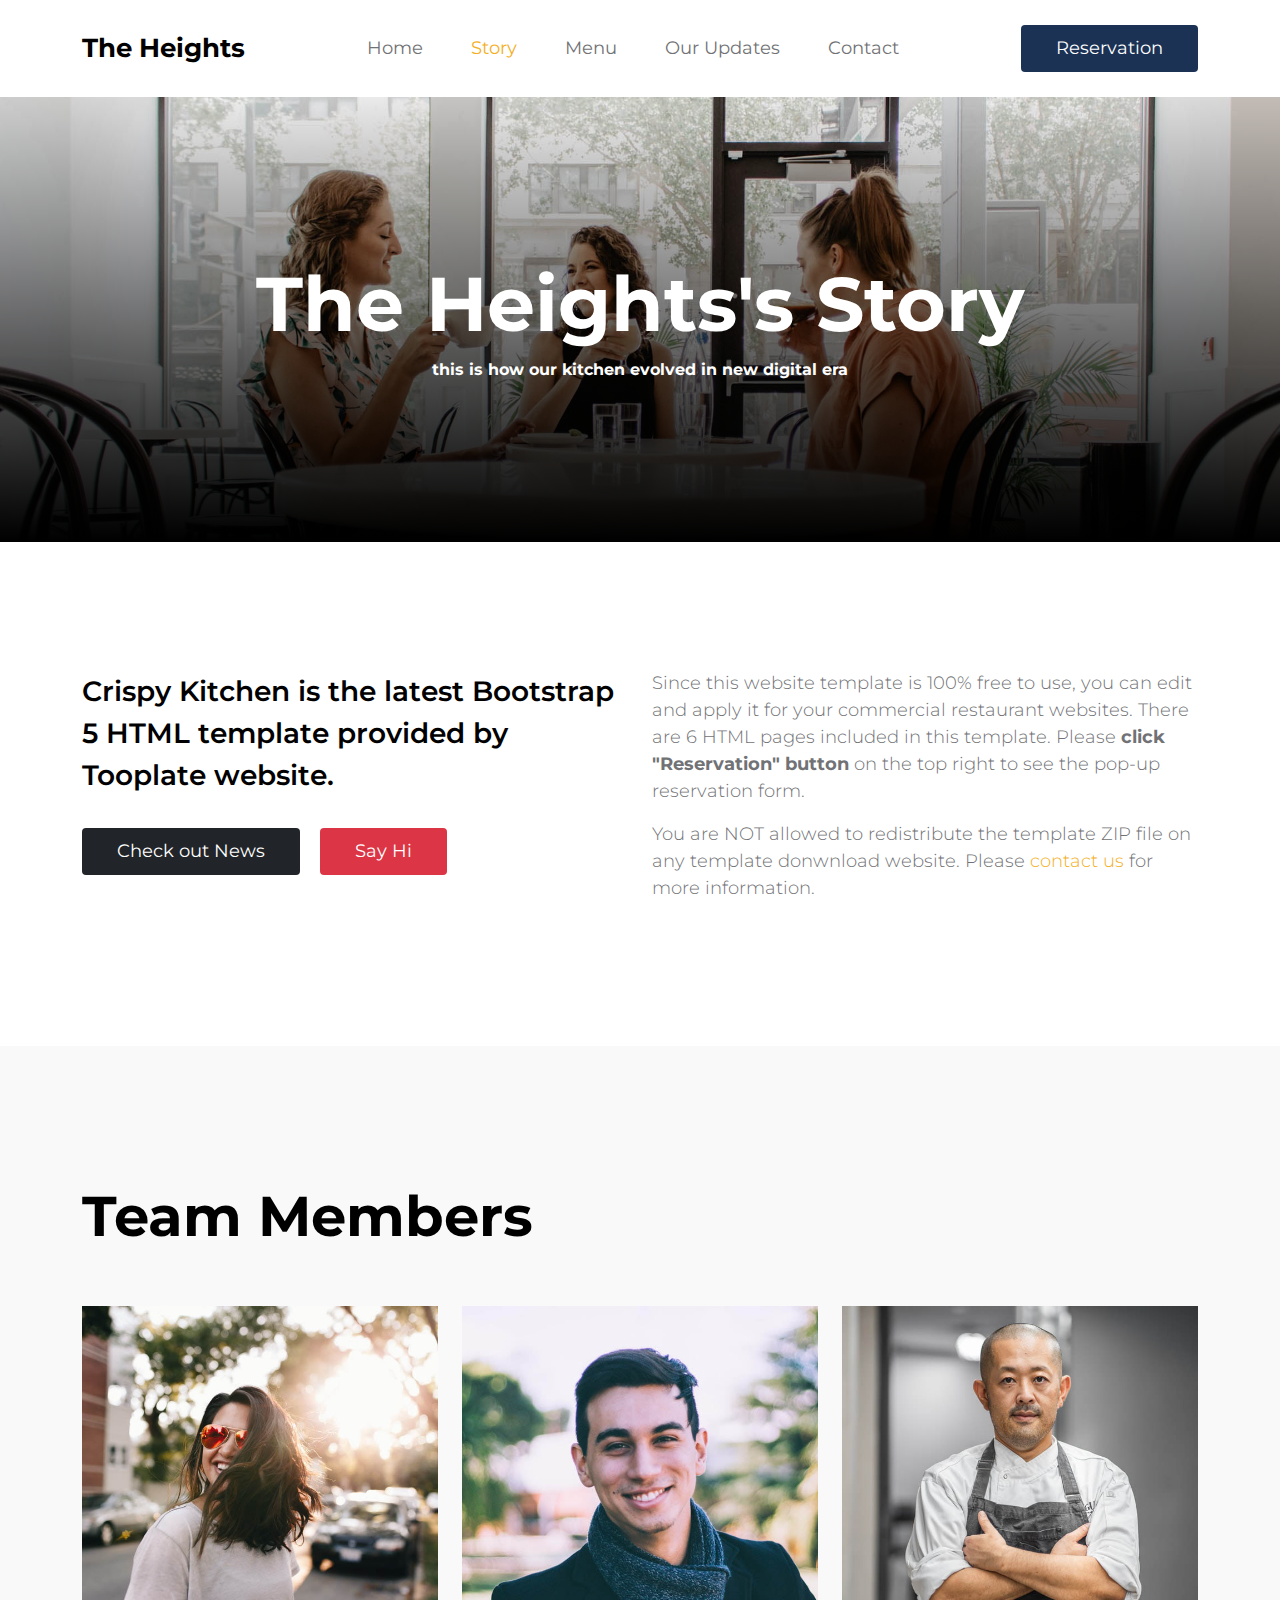
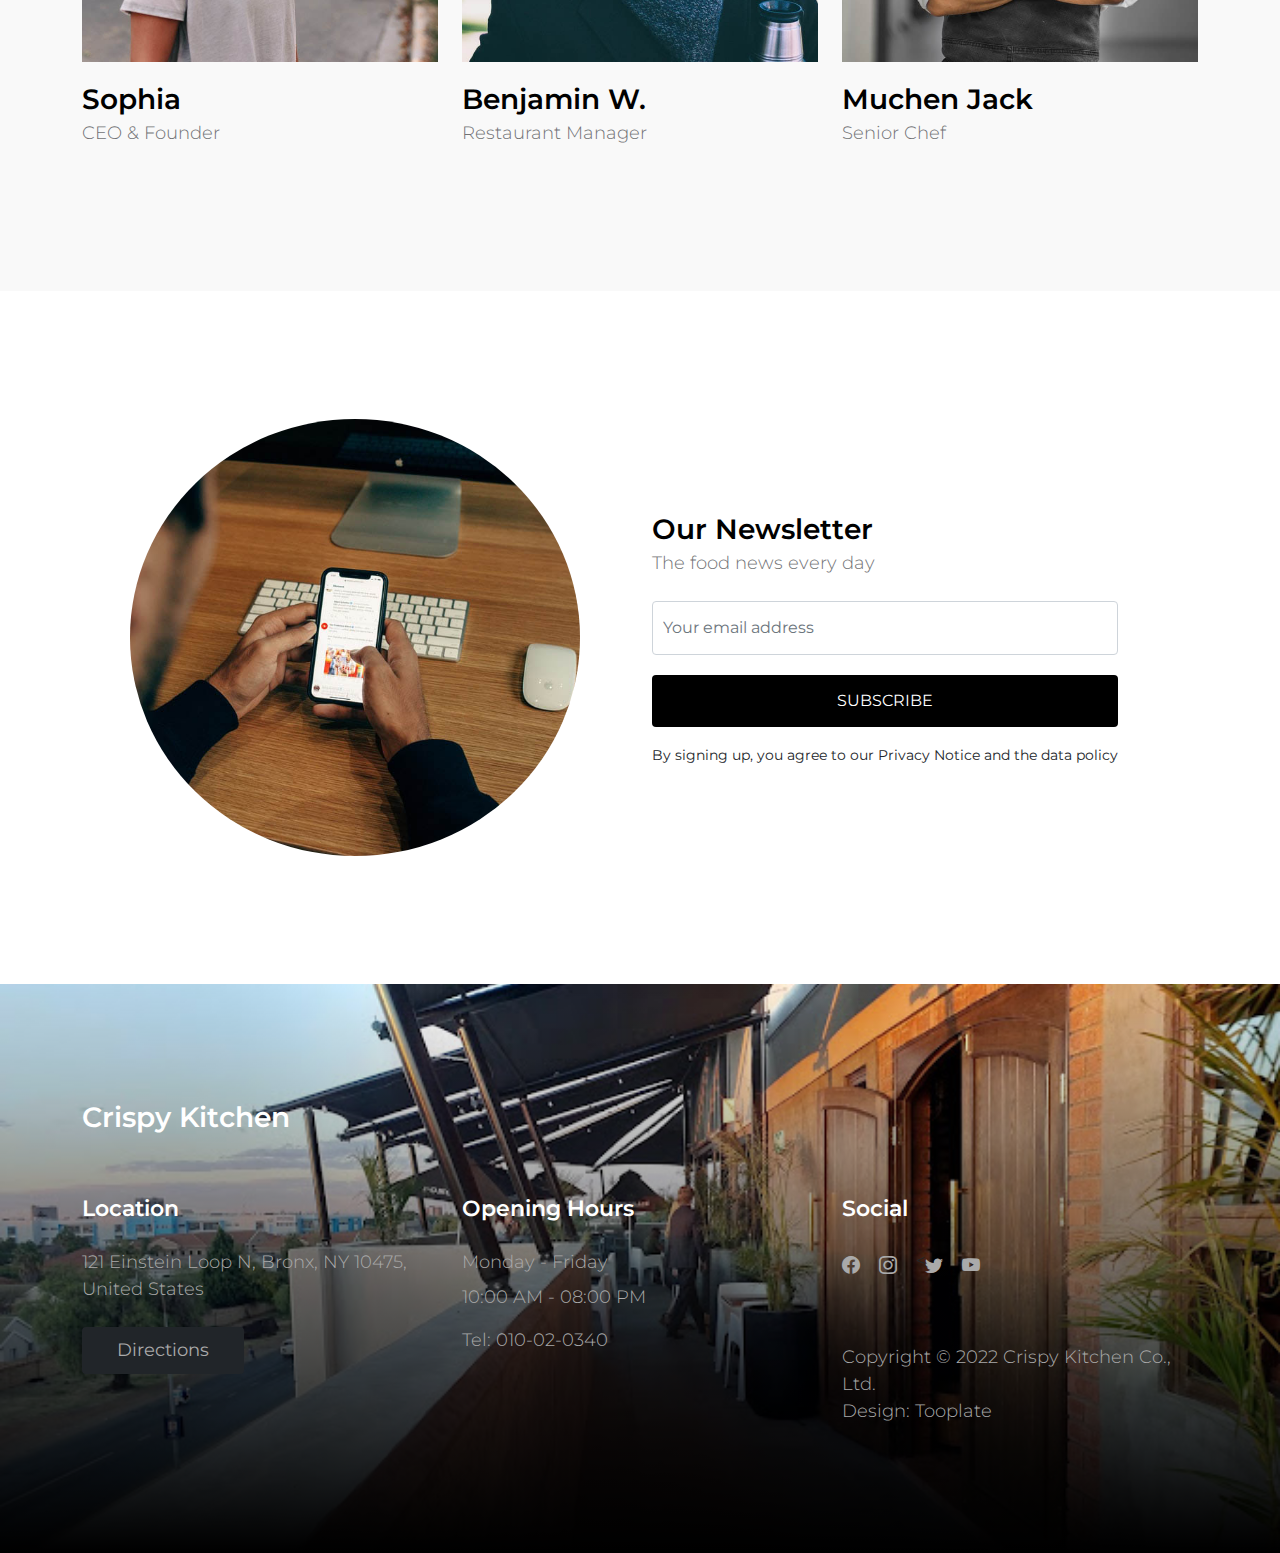
==== about.html @ 846750a6 "Add files via upload" ====
<!doctype html>
<html lang="en">
    <head>
        <meta charset="utf-8">
        <meta name="viewport" content="width=device-width, initial-scale=1">

        <meta name="description" content="">
        <meta name="author" content="">

        <title>About The heights Restaurant </title>

        <!-- CSS FILES -->        
        <link rel="preconnect" href="https://fonts.googleapis.com">
        
        <link rel="preconnect" href="https://fonts.gstatic.com" crossorigin>
        
        <link href="https://fonts.googleapis.com/css2?family=Montserrat:wght@300;400;600;700&display=swap" rel="stylesheet">                
        <link href="css/bootstrap.min.css" rel="stylesheet">

        <link href="css/bootstrap-icons.css" rel="stylesheet">

        <link href="css/The-Heights-Resturant.css" rel="stylesheet">
<!--

Tooplate 2129 Crispy Kitchen

https://www.tooplate.com/view/2129-crispy-kitchen

-->
    </head>
    
    <body>
        
        <nav class="navbar navbar-expand-lg bg-white shadow-lg">
            <div class="container">
                <button class="navbar-toggler" type="button" data-bs-toggle="collapse" data-bs-target="#navbarNav" aria-controls="navbarNav" aria-expanded="false" aria-label="Toggle navigation">
                    <span class="navbar-toggler-icon"></span>
                </button>
                
                <a class="navbar-brand" href="index.html">
                    The Heights
                </a>

                <div class="d-lg-none">
                    <button type="button" class="custom-btn btn btn-primary" data-bs-toggle="modal" data-bs-target="#BookingModal">Reservation</button>
                </div>

                <div class="collapse navbar-collapse" id="navbarNav">
                    <ul class="navbar-nav mx-auto">
                        <li class="nav-item">
                            <a class="nav-link" href="index.html">Home</a>
                        </li>

                        <li class="nav-item">
                            <a class="nav-link active" href="about.html">Story</a>
                        </li>

                        <li class="nav-item">
                            <a class="nav-link" href="menu.html">Menu</a>
                        </li>

                        <li class="nav-item">
                            <a class="nav-link" href="news.html">Our Updates</a>
                        </li>

                        <li class="nav-item">
                            <a class="nav-link" href="contact.html">Contact</a>
                        </li>
                    </ul>
                </div>

                <div class="d-none d-lg-block">
                    <button type="button" class="custom-btn btn  btn-primary" data-bs-toggle="modal" data-bs-target="#BookingModal">Reservation</button>
                </div>

            </div>
        </nav>

        <main>

            <header class="site-header site-about-header">
                <div class="container">
                    <div class="row">

                        <div class="col-lg-10 col-12 mx-auto">
                            <h1 class="text-white">The Heights's Story</h1>

                            <strong class="text-white">this is how our kitchen evolved in new digital era</strong>
                        </div>

                    </div>
                </div>

                <div class="overlay"></div>
            </header>

            <section class="about section-padding bg-white">
                <div class="container">
                    <div class="row">

                        <div class="col-lg-6 col-12 mb-2">
                            <h4 class="mb-3">Crispy Kitchen is the latest Bootstrap 5 HTML template provided by Tooplate website.</h4>

                            <a href="news.html" class="custom-btn btn btn-dark mt-3">Check out News</a>

                            <a href="contact.html" class="custom-btn btn btn-danger mt-3 ms-3">Say Hi</a>
                        </div>

                        <div class="col-lg-6 col-12">
                        
                        	<p>Since this website template is 100% free to use, you can edit and apply it for your commercial restaurant websites. There are 6 HTML pages included in this template. Please <strong>click "Reservation" button</strong> on the top right to see the pop-up reservation form.</p>
                        
                            <p>You are NOT allowed to redistribute the template ZIP file on any template donwnload website. Please <a href="https://www.tooplate.com/contact" target="_blank">contact us</a> for more information.</p>

                        </div>

                    </div>
                </div>
            </section>

            <section class="about section-padding">
                <div class="container">
                    <div class="row">

                        <div class="col-12">
                            <h2 class="mb-5">Team Members</h2>
                        </div>

                        <div class="col-lg-4 col-12">
                            <div class="team-thumb">
                                <img src="images/team/matthew-hamilton-tNCH0sKSZbA-unsplash.jpg" class="img-fluid team-image" alt="">
                                
                                <div class="team-info">
                                    <h4 class="mt-3 mb-0">Sophia</h4>

                                    <p>CEO &amp; Founder</p>
                                </div>
                            </div>
                        </div>

                        <div class="col-lg-4 col-12 my-lg-0 my-4">
                            <div class="team-thumb">
                                <img src="images/team/nicolas-horn-MTZTGvDsHFY-unsplash.jpg" class="img-fluid team-image" alt="">

                                <h4 class="mt-3 mb-0">Benjamin W.</h4>

                                <p>Restaurant Manager</p>
                            </div>
                        </div>

                        <div class="col-lg-4 col-12">
                            <div class="team-thumb">
                                <img src="images/team/rc-cf-FMh5o5m5N9E-unsplash.jpg" class="img-fluid team-image" alt="">
                                
                                <h4 class="mt-3 mb-0">Muchen Jack</h4>

                                <p>Senior Chef</p>
                            </div>
                        </div>

                    </div>
                </div>
            </section>
            
            <section class="newsletter section-padding bg-white">
                <div class="container">
                    <div class="row">

                        <div class="col-lg-6 col-12">
                            <img src="images/charles-deluvio-FdDkfYFHqe4-unsplash.jpg" class="img-fluid newsletter-image" alt="">
                        </div>

                        <div class="col-lg-6 col-12 d-flex align-items-center mt-5 mt-lg-0 mx-auto">
                            <div class="subscribe-form-wrap">
                                <h4 class="mb-0">Our Newsletter</h4>

                                <p>The food news every day</p>

                                <form class="custom-form subscribe-form mt-4" role="form">
                                    <input type="email" name="subscribe-email" id="subscribe-email" pattern="[^ @]*@[^ @]*" class="form-control" placeholder="Your email address" required="">

                                    <button type="submit" class="form-control mb-3" id="subscribe">Subscribe</button>

                                    <small>By signing up, you agree to our Privacy Notice and the data policy</small>
                                    </div>
                                </form>
                            </div>
                        </div>

                    </div>
                </div>
            </section>

        </main>

        <footer class="site-footer section-padding">
            
            <div class="container">
                
                <div class="row">

                    <div class="col-12">
                        <h4 class="text-white mb-4 me-5">Crispy Kitchen</h4>
                    </div>

                    <div class="col-lg-4 col-md-7 col-xs-12 tooplate-mt30">
                        <h6 class="text-white mb-lg-4 mb-3">Location</h6>

                        <p>121 Einstein Loop N, Bronx, NY 10475, United States</p>

                        <a href="https://goo.gl/maps/wZVGLA7q64uC1s886" class="custom-btn btn btn-dark mt-2">Directions</a>
                    </div>

                    <div class="col-lg-4 col-md-5 col-xs-12 tooplate-mt30">
                        <h6 class="text-white mb-lg-4 mb-3">Opening Hours</h6>

                        <p class="mb-2">Monday - Friday</p>

                        <p>10:00 AM - 08:00 PM</p>

                        <p>Tel: <a href="tel: 010-02-0340" class="tel-link">010-02-0340</a></p>
                    </div>

                    <div class="col-lg-4 col-md-6 col-xs-12 tooplate-mt30">
                        <h6 class="text-white mb-lg-4 mb-3">Social</h6>

                        <ul class="social-icon">
                            <li><a href="#" class="social-icon-link bi-facebook"></a></li>

                            <li><a href="#" class="social-icon-link bi-instagram"></a></li>

                            <<li><a href="https://twitter.com/search?q=tooplate.com&src=typed_query&f=live" target="_blank"
                            	 class="social-icon-link bi-twitter"></a></li>

                            <li><a href="#" class="social-icon-link bi-youtube"></a></li>
                        </ul>
                    
                        <p class="copyright-text tooplate-mt60">Copyright © 2022 Crispy Kitchen Co., Ltd.
                        <br>Design: <a rel="nofollow" href="https://www.tooplate.com/" target="_blank">Tooplate</a></p>
                        
                    </div>

                </div><!-- row ending -->
                
             </div><!-- container ending -->
             
        </footer>

        <!-- Modal -->
        <div class="modal fade" id="BookingModal" tabindex="-1" aria-labelledby="BookingModal" aria-hidden="true">
            <div class="modal-dialog modal-dialog-centered modal-xl">
                <div class="modal-content">
                    <div class="modal-header">
                        <h3 class="mb-0">Reserve a table</h3>

                        <button type="button" class="btn-close" data-bs-dismiss="modal" aria-label="Close"></button>
                    </div>

                    <div class="modal-body d-flex flex-column justify-content-center">
                        <div class="booking">
                            
                            <form class="booking-form row" role="form" action="#" method="post">
                                <div class="col-lg-6 col-12">
                                    <label for="name" class="form-label">Full Name</label>

                                    <input type="text" name="name" id="name" class="form-control" placeholder="Your Name" required>
                                </div>

                                <div class="col-lg-6 col-12">
                                    <label for="email" class="form-label">Email Address</label>

                                    <input type="email" name="email" id="email" pattern="[^ @]*@[^ @]*" class="form-control" placeholder="your@email.com" required>
                                </div>

                                <div class="col-lg-6 col-12">
                                    <label for="phone" class="form-label">Phone Number</label>

                                    <input type="telephone" name="phone" id="phone" pattern="[0-9]{3}-[0-9]{3}-[0-9]{4}" class="form-control" placeholder="123-456-7890">
                                </div>

                                <div class="col-lg-6 col-12">
                                    <label for="people" class="form-label">Number of persons</label>

                                    <input type="text" name="people" id="people" class="form-control" placeholder="12 persons">
                                </div>

                                <div class="col-lg-6 col-12">
                                    <label for="date" class="form-label">Date</label>

                                    <input type="date" name="date" id="date" value="" class="form-control">
                                </div>

                                <div class="col-lg-6 col-12">
                                    <label for="time" class="form-label">Time</label>

                                    <select class="form-select form-control" name="time" id="time">
                                      <option value="5" selected>5:00 PM</option>
                                      <option value="6">6:00 PM</option>
                                      <option value="7">7:00 PM</option>
                                      <option value="8">8:00 PM</option>
                                      <option value="9">9:00 PM</option>
                                    </select>
                                </div>

                                <div class="col-12">
                                    <label for="message" class="form-label">Special Request</label>

                                    <textarea class="form-control" rows="4" id="message" name="message" placeholder=""></textarea>
                                </div>

                                <div class="col-lg-4 col-12 ms-auto">
                                    <button type="submit" class="form-control">Submit Request</button>
                                </div>
                            </form>
                        </div>
                    </div>

                    <div class="modal-footer"></div>
                    
                </div>
                
            </div>
        </div>

        <!-- JAVASCRIPT FILES -->
        <script src="js/jquery.min.js"></script>
        <script src="js/bootstrap.bundle.min.js"></script>
        <script src="js/custom.js"></script>

    </body>
</html>
---- css/The-Heights-Resturant.css ----
/*---------------------------------------
  CUSTOM PROPERTIES ( VARIABLES )             
-----------------------------------------*/
:root {
  --white-color:                  #FFFFFF;
  --primary-color:                #f3af24;
  --secondary-color:              #f3af24;
  --section-bg-color:             #f9f9f9;
  --dark-color:                   #000000;
  --title-color:                  rgb(21, 51, 80);
  --reserve-color:                rgb(21, 51, 80);
  --news-title-color:             #292828;
  --p-color:                      #717275;
  --border-color:                 #eaeaea;
  --border-radius-default:        .25rem;

  --body-font-family:             'Montserrat', sans-serif;

  --h1-font-size:                 76px;
  --h2-font-size:                 56px;
  --h3-font-size:                 42px;
  --h4-font-size:                 28px;
  --h5-font-size:                 26px;
  --h6-font-size:                 22px;

  --p-font-size:                  18px;
  --menu-font-size:               18px;
  --category-font-size:           14px;

  --font-weight-light:            300;
  --font-weight-normal:           400;
  --font-weight-semibold:         600;
  --font-weight-bold:             700;
}

body {
    background: var(--white-color);
    font-family: var(--body-font-family);    
    position: relative;
}

/*---------------------------------------
  TYPOGRAPHY               
-----------------------------------------*/

h2,
h3,
h4,
h5,
h6 {
  color: var(--dark-color);
  line-height: inherit;
}

h1,
h2,
h3,
h4,
h5,
h6 {
  font-weight: var(--font-weight-semibold);
}

h1,
h2 {
  font-weight: var(--font-weight-bold);
}

h1 {
  font-size: var(--h1-font-size);
  line-height: normal;
}

h2 {
  font-size: var(--h2-font-size);
}

h3 {
  font-size: var(--h3-font-size);
}

h4 {
  font-size: var(--h4-font-size);
}

h5 {
  font-size: var(--h5-font-size);
}

h6 {
  font-size: var(--h6-font-size);
}

p,
.list .list-item {
  color: var(--p-color);
  font-size: var(--p-font-size);
  font-weight: var(--font-weight-light);
}

a, 
button {
  touch-action: manipulation;
  transition: all 0.3s;
}

.form-label {
  color: var(--p-color);
  font-weight: var(--font-weight-semibold);
}

a {
  color: var(--secondary-color);
  text-decoration: none;
}

a:hover {
  color: var(--primary-color);
}

::selection {
  background: var(--primary-color);
  color: var(--white-color);
}

::-moz-selection {
  background: var(--primary-color);
  color: var(--white-color);
}

.section-padding {
  padding-top: 8rem;
  padding-bottom: 8rem;
}

b,
strong {
  font-weight: var(--font-weight-bold);
}


/*---------------------------------------
  CUSTOM BUTTON              
-----------------------------------------*/
.custom-btn {
  border: 0;
  color: var(--white-color);
  font-size: var(--menu-font-size);
  padding: 10px 35px;
}


/*---------------------------------------
  NAVIGATION              
-----------------------------------------*/
.navbar {
  background: var(--white-color);
  padding-top: 20px;
  padding-bottom: 20px;
}

.navbar-brand {
  color: var(--dark-color);
  font-size: var(--h5-font-size);
  font-weight: var(--font-weight-bold);
  margin-right: 0;
}

.navbar-expand-lg .navbar-nav .nav-link {
  padding-right: 1.5rem;
  padding-left: 1.5rem;
}

.navbar-expand-lg .nav-link {
  color: var(--p-color);
  font-weight: var(--font-weight-normal);
  font-size: var(--menu-font-size);
  padding-top: 15px;
  padding-bottom: 15px;
}

.navbar-nav .nav-link.active, 
.nav-link:focus, 
.nav-link:hover {
  color: var(--primary-color);
}

.nav-link:focus {
  color: var(--p-color);
}

.navbar-toggler {
  border: 0;
  padding: 0;
  cursor: pointer;
  margin: 0;
  width: 30px;
  height: 35px;
  outline: none;
}

.navbar-toggler:focus {
  outline: none;
  box-shadow: none;
}

.navbar-toggler[aria-expanded="true"] .navbar-toggler-icon {
  background: transparent;
}

.navbar-toggler[aria-expanded="true"] .navbar-toggler-icon:before,
.navbar-toggler[aria-expanded="true"] .navbar-toggler-icon:after {
  transition: top 300ms 50ms ease, -webkit-transform 300ms 350ms ease;
  transition: top 300ms 50ms ease, transform 300ms 350ms ease;
  transition: top 300ms 50ms ease, transform 300ms 350ms ease, -webkit-transform 300ms 350ms ease;
  top: 0;
}

.navbar-toggler[aria-expanded="true"] .navbar-toggler-icon:before {
  transform: rotate(45deg);
}

.navbar-toggler[aria-expanded="true"] .navbar-toggler-icon:after {
  transform: rotate(-45deg);
}

.navbar-toggler .navbar-toggler-icon {
  background: var(--dark-color);
  transition: background 10ms 300ms ease;
  display: block;
  width: 30px;
  height: 2px;
  position: relative;
}

.navbar-toggler .navbar-toggler-icon:before,
.navbar-toggler .navbar-toggler-icon:after {
  transition: top 300ms 350ms ease, -webkit-transform 300ms 50ms ease;
  transition: top 300ms 350ms ease, transform 300ms 50ms ease;
  transition: top 300ms 350ms ease, transform 300ms 50ms ease, -webkit-transform 300ms 50ms ease;
  position: absolute;
  right: 0;
  left: 0;
  background: var(--dark-color);
  width: 30px;
  height: 2px;
  content: '';
}

.navbar-toggler .navbar-toggler-icon:before {
  top: -8px;
}

.navbar-toggler .navbar-toggler-icon:after {
  top: 8px;
}


/*---------------------------------------
  SITE HEADER              
-----------------------------------------*/
.site-header {
  background-repeat: no-repeat;
  background-position: center;
  background-size: cover;
  padding-top: 10rem;
  padding-bottom: 10rem;
  text-align: center;
  position: relative;
}

.site-header .container {
  position: relative;
  z-index: 2;
}

.site-news-detail-header {
  background: transparent;
  text-align: left;
   padding-top: 6rem;
  padding-bottom: 6rem;
}

.site-about-header {
  background-image: url('../images/header/briana-tozour-V_Nkf1E-vYA-unsplash.jpg');
}

.site-menu-header {
  background-image: url('../images/header/luisa-brimble-aFzg83dvnAI-unsplash.jpg');
}

.site-news-header {
  background-image: url('../images/header/priscilla-du-preez-W3SEyZODn8U-unsplash.jpg');
}

.site-contact-header {
  background-image: url('../images/header/rod-long-I79Pgmhmy5M-unsplash.jpg');
}

.overlay {
  background: linear-gradient(to top, var(--dark-color), transparent 100%);
  position: absolute;
  top: 0;
  right: 0;
  bottom: 0;
  left: 0;
}


/*---------------------------------------
  HERO              
-----------------------------------------*/
.hero {
  position: relative;
  overflow: hidden;
  padding-top: 20.542rem;
  padding-bottom: 20.542rem;
}

.hero .container {
  position: absolute;
  z-index: 9;
  top: 50%;
  left: 50%;
  transform: translate(-50%, -50%);
  width: 100%;
}

.video-wrap {
  z-index: -100;
}

.hero-banner {
  background-image: url('../images/the heights.png');
  background-repeat: repeat-x;
  background-position: center;
  background-size: auto;
  padding-top: 6rem;
  padding-bottom: 0rem;
  position: relative;
}

.hero-banner::before{
  content: "";
  background: linear-gradient(to right, var(--dark-color), transparent 10%);
  position: absolute;
  top: 0;
  right: 0;
  bottom: 0;
  left: 0;
  
}

.custom-video {
  position: absolute;
  top: 0;
  left: 0;
  object-fit: cover;
  width: 100%;
  height: 100%;
}


/*---------------------------------------
  HERO SLIDE               
-----------------------------------------*/
.carousel-image {
  width: 100%;
  height: 100%;
  object-fit: cover;
}

.carousel-thumb {
  position: relative;
}

.carousel-caption {
  background: linear-gradient(to top, var(--dark-color), transparent 90%);
  text-align: left;
  position: absolute;
  right: 0;
  bottom: 0;
  left: 0;
  padding: 60px 40px;
}

.hero-carousel .reviews-text,
.hero-text {
  color: var(--white-color);
}

.price-tag {
  background: var(--white-color);
  border-radius: 100px;
  color: var(--secondary-color);
  font-size: var(--menu-font-size);
  font-weight: var(--font-weight-semibold);
  display: inline-block;
  width: 84px;
  height: 64px;
  line-height: 64px;
  text-align: center;
}

.hero-carousel .carousel-control-prev,
.hero-carousel .carousel-control-next {
  position: absolute;
  top: auto;
  bottom: 0;
  opacity: 1;
}

.hero-carousel .carousel-control-prev,
.hero-carousel .carousel-control-next {
  background: var(--secondary-color);
  width: 60px;
  height: 60px;
  text-align: center;
}

.hero-carousel .carousel-control-prev {
  left: auto;
  right: 60px;
}

.hero-carousel .carousel-control-next {
  background: var(--primary-color);
  right: 0;
}

.hero-carousel .carousel-control-prev:hover, 
.hero-carousel .carousel-control-next:hover {
  background: var(--dark-color);
}

.hero-carousel .carousel-control-prev-icon,
.hero-carousel .carousel-control-next-icon {
  background-image: none;
  width: inherit;
  height: inherit;
  line-height: 60px;
}

.hero-carousel .carousel-control-prev-icon::before,
.hero-carousel .carousel-control-next-icon::before {
  font-family: bootstrap-icons;
  display: block;
  margin: auto;
  font-size: var(--h5-font-size);
  color: var(--white-color);
}

.hero-carousel .carousel-control-prev-icon::before {
  content: "\f13f";
}

.hero-carousel .carousel-control-next-icon::before {
  content: "\f144";
}

.reviews-icon {
  color: var(--secondary-color);
}


/*---------------------------------------
  MENU               
-----------------------------------------*/
.menu,
.about,
.news,
.related-news,
.newsletter,
.comments {
  background: var(--section-bg-color);
}

.menu-thumb {
  position: relative;
  overflow: hidden;
}

.menu-info {
  padding: 20px 20px 30px 20px;
}

.menu-image {
  display: block;
}

.menu-image-wrap {
  position: relative;
}

.menu-tag {
  position: absolute;
  top: 0;
  right: 0;
  margin: 20px;
}

.newsletter-image {
  border-radius: 100%;
  object-fit: cover;
  display: block;
  margin: 0 auto;
  max-width: 450px;
  max-height: 450px;
}


/*---------------------------------------
  NEWS               
-----------------------------------------*/
.news-thumb {
  position: relative;
  overflow: hidden;
}

.news-thumb > a {
  display: block;
  width: 100%;
  height: 100%;
  position: relative;
  z-index: 2;
  transition: all 0.3s ease-out;
}

.news-thumb > a:hover {
  transform: scale(1.2);
}

.news-text-info {
  background: var(--section-bg-color);
  position: relative;
  z-index: 2;
  padding: 20px;
  transition: all 0.3s ease-out;
}

.related-news .news-text-info {
  background: var(--white-color);
}

.news-text-info-large {
  background: linear-gradient(to top, var(--dark-color), transparent 90%);
  position: absolute;
  z-index: 2;
  bottom: 0;
  right: 0;
  left: 0;
  pointer-events: none;
}

.news-text-info-large .news-title-link {
  color: var(--white-color);
}

.news-title-link {
  color: var(--news-title-color);
}

.news-image {
  display: block;
  width: 100%;
  transition: all 0.3s ease-out;
}

.news-image:hover {
  transform: scale(1.2);
}

.category-tag,
.menu-tag {
  background: var(--dark-color);
  border-radius: var(--border-radius-default);
  color: var(--white-color);
  font-size: var(--category-font-size);
  display: inline-block;
  padding: 4px 12px;
}

.category-tag {
  margin-bottom: 5px;
}

.comment-form {
  margin-bottom: 60px;
}

.news-author {
  border-bottom: 1px solid rgba(0,0,0,0.05);
  margin-bottom: 30px;
  padding-left: 15px;
  padding-right: 15px;
  padding-bottom: 30px;
}

.news-author:last-child {
  border-bottom: 0;
  padding-bottom: 0;
}

.news-author-image {
  border-radius: 100px;
  object-fit: cover;
  width: 70px;
  height: 70px;
}


/*---------------------------------------
  CUSTOM FORM            
-----------------------------------------*/
.custom-form .form-control {
  margin-bottom: 20px;
  padding: 14px 10px;
  transition: all 0.3s;
}

.custom-form button[type="submit"] {
  background: var(--dark-color);
  border: 0;
  color: var(--white-color);
  text-transform: uppercase;
}

.custom-form button[type="submit"]:hover {
  background: var(--primary-color);
}


/*---------------------------------------
  SUBSCRIBE FORM            
-----------------------------------------*/
.subscribe-form .form-control {
  margin-top: 20px;
  margin-bottom: 10px;
}


/*---------------------------------------
  BOOKING FORM            
-----------------------------------------*/
#BookingModal .modal-content {
  border: 0;
  overflow: hidden;
}

#BookingModal .modal-content::before {
  content: "";
  background-color: var(--white-color);
  background-image: url('../images/sincerely-media-HoEYgBL_Gcs-unsplash.jpg');
  background-repeat: no-repeat;
  background-position: top;
  background-size: cover;
  width: 60%;
  height: 100%;
  position: absolute;
  top: 0;
  right: 0;
}

#BookingModal .modal-header {
  border-bottom: 0;
  position: relative;
  padding: 26px 32px 0 32px;
}

#BookingModal .modal-body {
  padding: 38px 32px;
  padding-right: 35%;
}

#BookingModal .modal-footer {
  border-top: 0;
  padding: 0;
}

.booking-form .form-control {
  font-weight: var(--font-weight-normal);
  padding-top: 12px;
  padding-bottom: 12px;
  margin-bottom: 25px;
  transition: all 0.3s;
}

.booking-form button[type="submit"] {
  background: var(--dark-color);
  border: 0;
  font-weight: var(--font-weight-semibold);
  color: var(--white-color);
  text-transform: uppercase;
  margin-bottom: 0;
}

.booking-form button[type="submit"]:hover {
  background: var(--primary-color);
}

.BgImage {
  background-image: url('../images/alex-haney-CAhjZmVk5H4-unsplash.jpg');
  background-repeat: no-repeat;
  background-size: cover;
  background-attachment: fixed;
  height: 500px;
}


/*---------------------------------------
  FOOTER              
-----------------------------------------*/
.site-footer {
  background-image: url('../images/header/heroo.jpg');
  background-repeat: no-repeat;
  background-position: center;
  background-size: cover;
  padding-top: 7rem;
  padding-bottom: 7rem;
  position: relative;
}

.site-footer::before {
  content: "";
  background: linear-gradient(to top, var(--dark-color), transparent 100%);
  position: absolute;
  top: 0;
  right: 0;
  bottom: 0;
  left: 0;
}

.site-footer .container {
  position: relative;
}

.tooplate-mt30 {
	margin-top: 30px;
}
.tooplate-mt60 {
	margin-top: 60px;
}

.copyright-text {
  font-size: var(--menu-font-size);
}

.tel-link {
  color: var(--p-color);
}

.site-footer a:hover {
  color: var(--white-color);
}

.site-footer a {
  	color: #AAA;;
}

.site-footer p {
	color: #AAA;
}


/*---------------------------------------
  SOCIAL ICON               
-----------------------------------------*/
.social-icon {
  margin: 0;
  padding: 0;
}

.social-icon li {
  list-style: none;
  display: inline-block;
  vertical-align: top;
  transition: all 0.3s;
}

.social-icon:hover li:not(:hover) {
  opacity: 0.65;
}

.social-icon-link {
  color: var(--p-color);
  font-size: var(--p-font-size);
  display: inline-block;
  vertical-align: top;
  margin-top: 4px;
  margin-bottom: 4px;
  margin-right: 15px;
}

.social-icon-link:hover {
  color: var(--primary-color);
}


/*---------------------------------------
  RESPONSIVE STYLES               
-----------------------------------------*/
@media screen and (max-width: 1180px) {
  h1 {
    font-size: 62px;
  }
}

@media screen and (max-width: 1170px) {
  h1 {
    font-size: 56px;
  }
}


@media screen and (max-width: 991px) {
  h1 {
    font-size: 38px;
  }

  h2 {
    font-size: 32px;
  }

  h3 {
    font-size: 26px;
  }

  h4 {
    font-size: 24px;
  }

  h5 {
    font-size: 20px;
  }

  h6 {
    font-size: 18px;
  }

  .site-header,
  .section-padding {
    padding-top: 5rem;
    padding-bottom: 5rem;
  }

  .navbar {
    padding-top: 10px;
    padding-bottom: 10px;
  }

  .navbar-nav .nav-link {
    padding-top: 5px;
    padding-bottom: 10px;
  }

  #BookingModal .modal-content {
    padding-bottom: 200px;
  }

  #BookingModal .modal-content::before {
    background-image: url('../images/sincerely-media-HoEYgBL_Gcs-unsplash-mobile.jpg');
    background-position: bottom;
    top: auto;
    left: 0;
    bottom: 0;
    width: 100%;
    height: 200px;
    transform: rotate(180deg);
  }

  #BookingModal .modal-body {
    padding-top: 18px;
    padding-right: 32px;
  }
}

@media screen and (max-width: 480px) {
  .newsletter-image {
    max-width: 310px;
    max-height: 310px;
  }

  .hero-carousel .carousel-control-prev,
  .hero-carousel .carousel-control-next {
    width: 50px;
    height: 50px;
  }
}
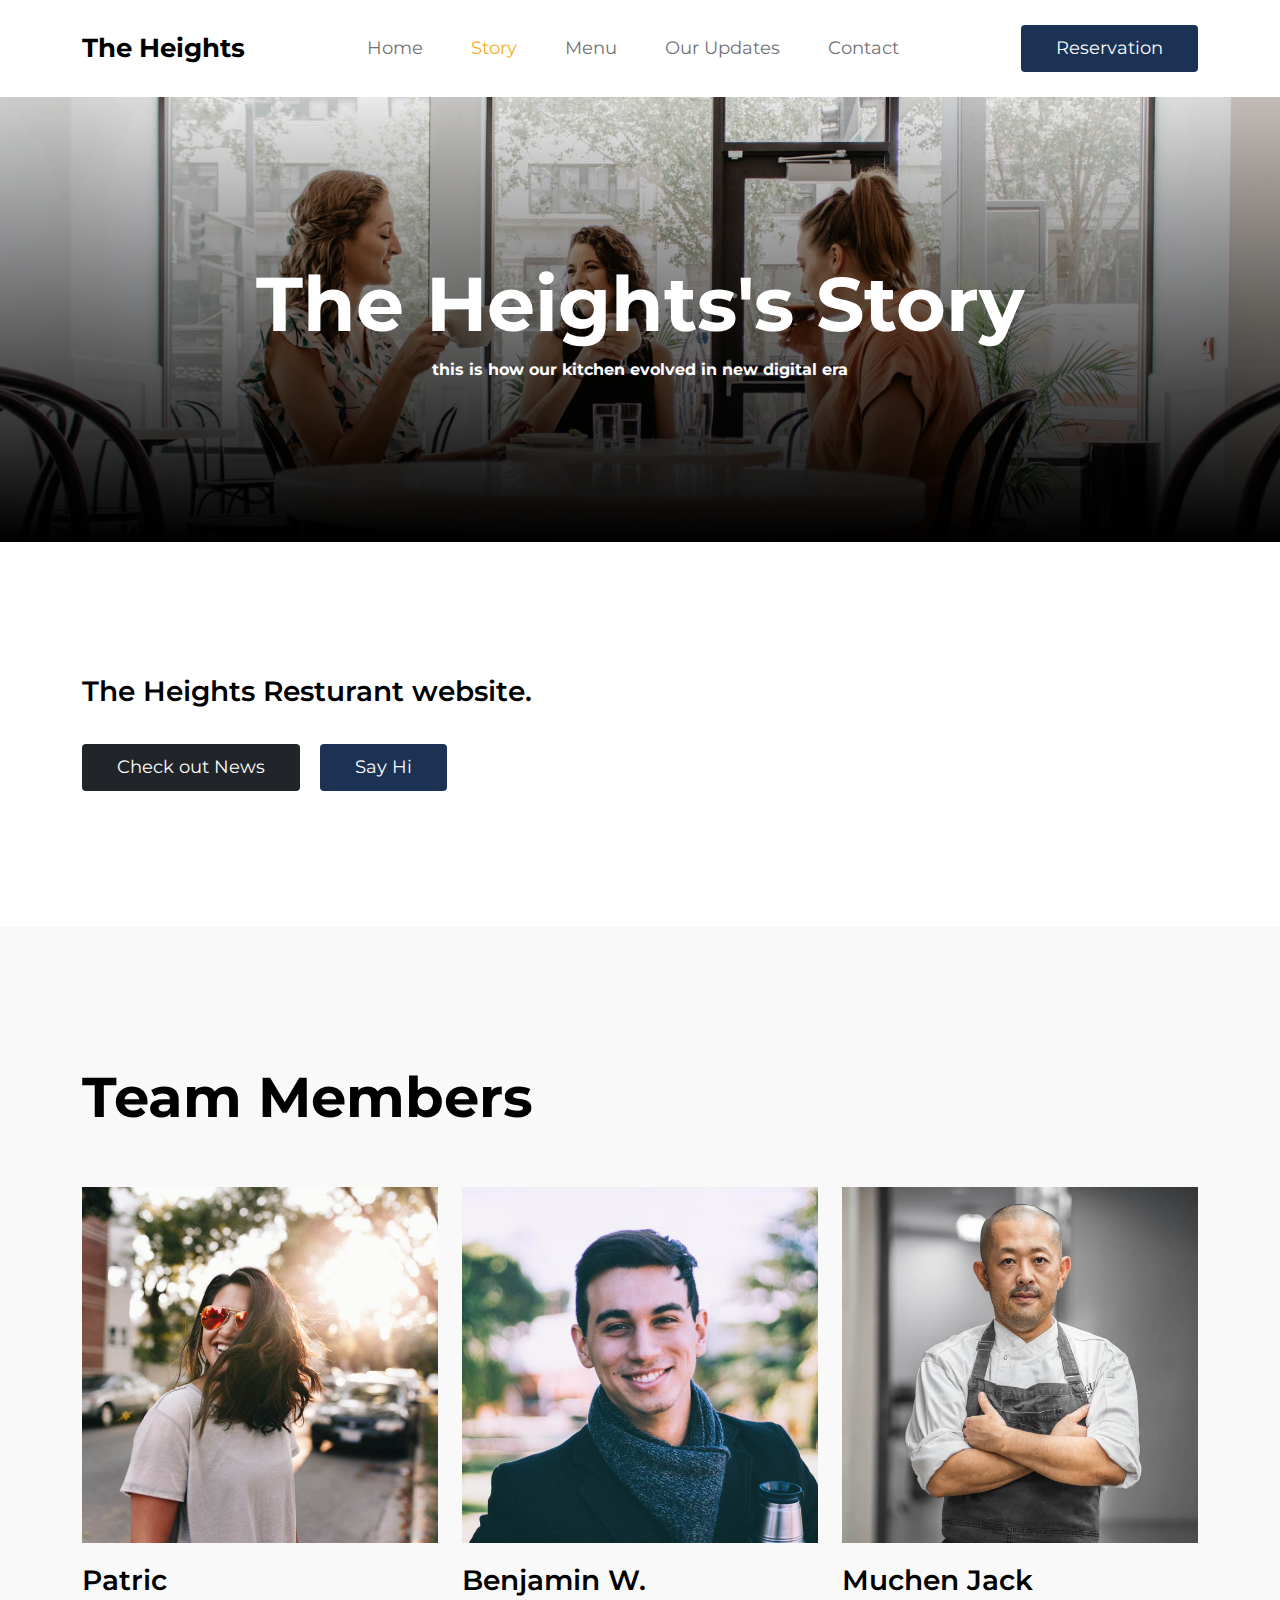
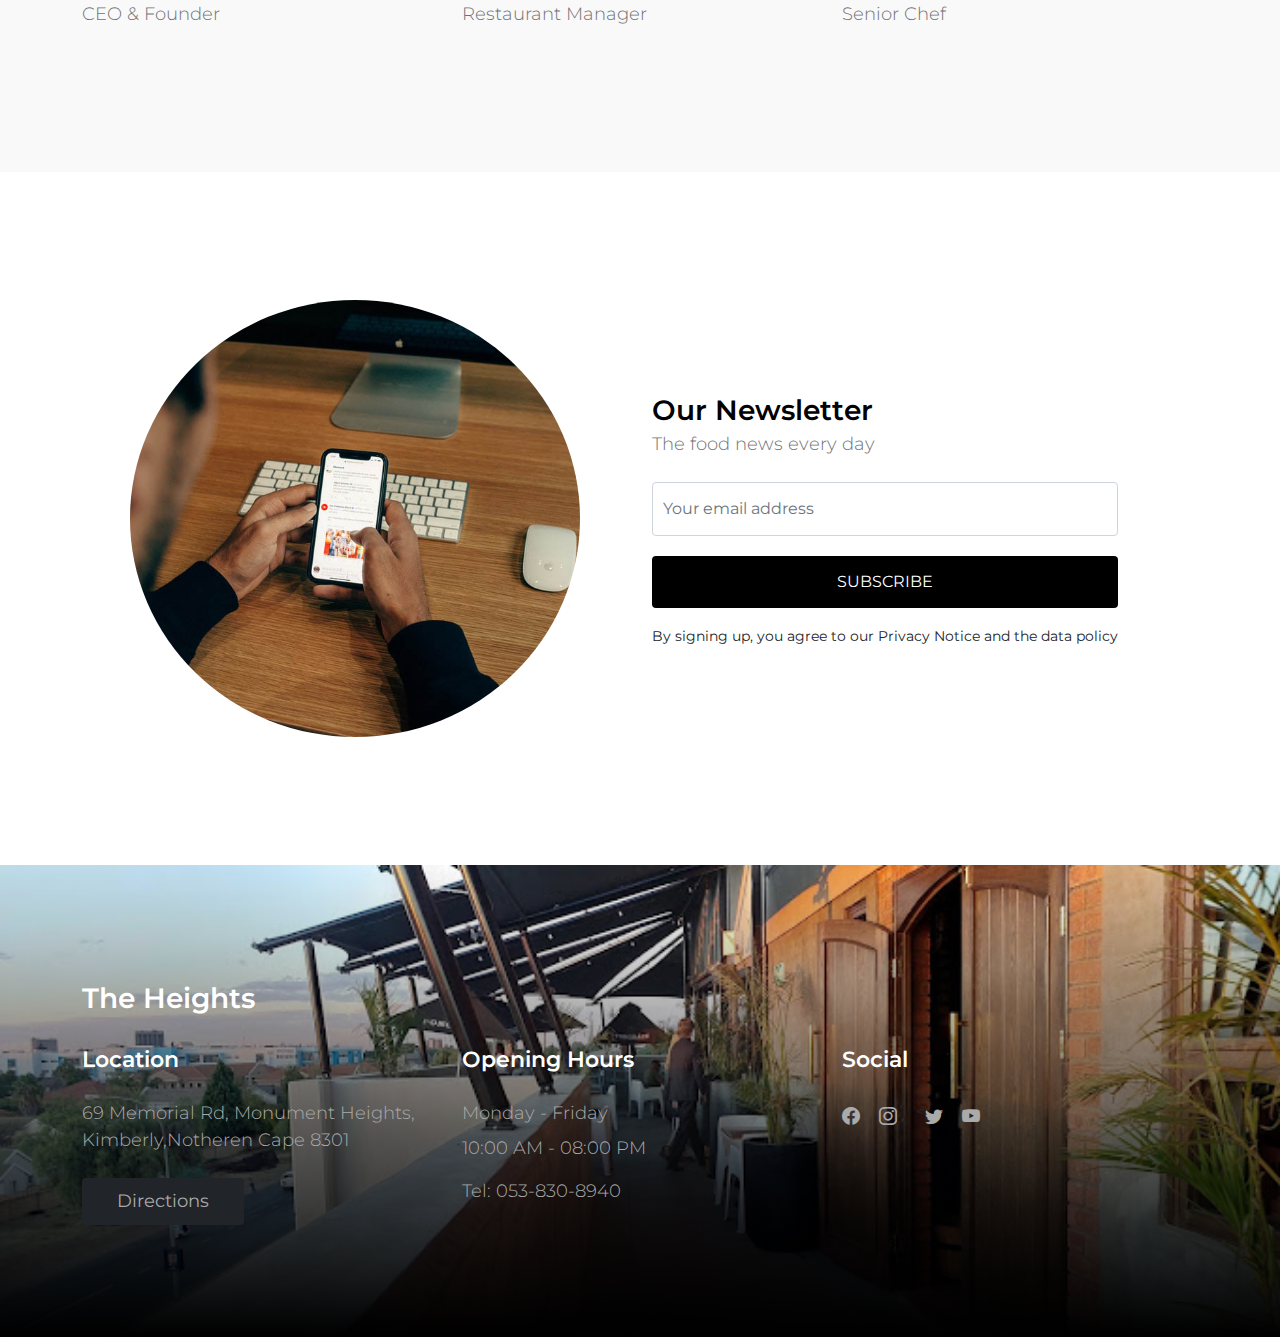
==== commit 6f7b505e: "Add files via upload" ====
--- a/about.html
+++ b/about.html
@@ -20,13 +20,7 @@
         <link href="css/bootstrap-icons.css" rel="stylesheet">
 
         <link href="css/The-Heights-Resturant.css" rel="stylesheet">
-<!--
-
-Tooplate 2129 Crispy Kitchen
-
-https://www.tooplate.com/view/2129-crispy-kitchen
-
--->
+
     </head>
     
     <body>
@@ -99,20 +93,14 @@
                     <div class="row">
 
                         <div class="col-lg-6 col-12 mb-2">
-                            <h4 class="mb-3">Crispy Kitchen is the latest Bootstrap 5 HTML template provided by Tooplate website.</h4>
+                            <h4 class="mb-3">The Heights Resturant website.</h4>
 
                             <a href="news.html" class="custom-btn btn btn-dark mt-3">Check out News</a>
 
-                            <a href="contact.html" class="custom-btn btn btn-danger mt-3 ms-3">Say Hi</a>
-                        </div>
-
-                        <div class="col-lg-6 col-12">
+                            <a href="contact.html" class="custom-btn btn btn-primary mt-3 ms-3">Say Hi</a>
+                        </div>
+
                         
-                        	<p>Since this website template is 100% free to use, you can edit and apply it for your commercial restaurant websites. There are 6 HTML pages included in this template. Please <strong>click "Reservation" button</strong> on the top right to see the pop-up reservation form.</p>
-                        
-                            <p>You are NOT allowed to redistribute the template ZIP file on any template donwnload website. Please <a href="https://www.tooplate.com/contact" target="_blank">contact us</a> for more information.</p>
-
-                        </div>
 
                     </div>
                 </div>
@@ -131,7 +119,7 @@
                                 <img src="images/team/matthew-hamilton-tNCH0sKSZbA-unsplash.jpg" class="img-fluid team-image" alt="">
                                 
                                 <div class="team-info">
-                                    <h4 class="mt-3 mb-0">Sophia</h4>
+                                    <h4 class="mt-3 mb-0">Patric</h4>
 
                                     <p>CEO &amp; Founder</p>
                                 </div>
@@ -200,28 +188,28 @@
                 <div class="row">
 
                     <div class="col-12">
-                        <h4 class="text-white mb-4 me-5">Crispy Kitchen</h4>
-                    </div>
-
-                    <div class="col-lg-4 col-md-7 col-xs-12 tooplate-mt30">
+                        <h4 class="text-white mb-4 me-5">The Heights</h4>
+                    </div>
+
+                    <div class="col-lg-4 col-md-7 col-xs-12 ">
                         <h6 class="text-white mb-lg-4 mb-3">Location</h6>
 
-                        <p>121 Einstein Loop N, Bronx, NY 10475, United States</p>
-
-                        <a href="https://goo.gl/maps/wZVGLA7q64uC1s886" class="custom-btn btn btn-dark mt-2">Directions</a>
-                    </div>
-
-                    <div class="col-lg-4 col-md-5 col-xs-12 tooplate-mt30">
+                        <p>69 Memorial Rd, Monument Heights, Kimberly,Notheren Cape 8301</p>
+
+                        <a href="https://maps.app.goo.gl/Lxz8xrsuiVxhBZQe9" class="custom-btn btn btn-dark mt-2">Directions</a>
+                    </div>
+
+                    <div class="col-lg-4 col-md-5 col-xs-12 ">
                         <h6 class="text-white mb-lg-4 mb-3">Opening Hours</h6>
 
                         <p class="mb-2">Monday - Friday</p>
 
                         <p>10:00 AM - 08:00 PM</p>
 
-                        <p>Tel: <a href="tel: 010-02-0340" class="tel-link">010-02-0340</a></p>
-                    </div>
-
-                    <div class="col-lg-4 col-md-6 col-xs-12 tooplate-mt30">
+                        <p>Tel: <a href="tel: 010-02-0340" class="tel-link">053-830-8940</a></p>
+                    </div>
+
+                    <div class="col-lg-4 col-md-6 col-xs-12 ">
                         <h6 class="text-white mb-lg-4 mb-3">Social</h6>
 
                         <ul class="social-icon">
@@ -235,8 +223,7 @@
                             <li><a href="#" class="social-icon-link bi-youtube"></a></li>
                         </ul>
                     
-                        <p class="copyright-text tooplate-mt60">Copyright © 2022 Crispy Kitchen Co., Ltd.
-                        <br>Design: <a rel="nofollow" href="https://www.tooplate.com/" target="_blank">Tooplate</a></p>
+                      </p>
                         
                     </div>
 
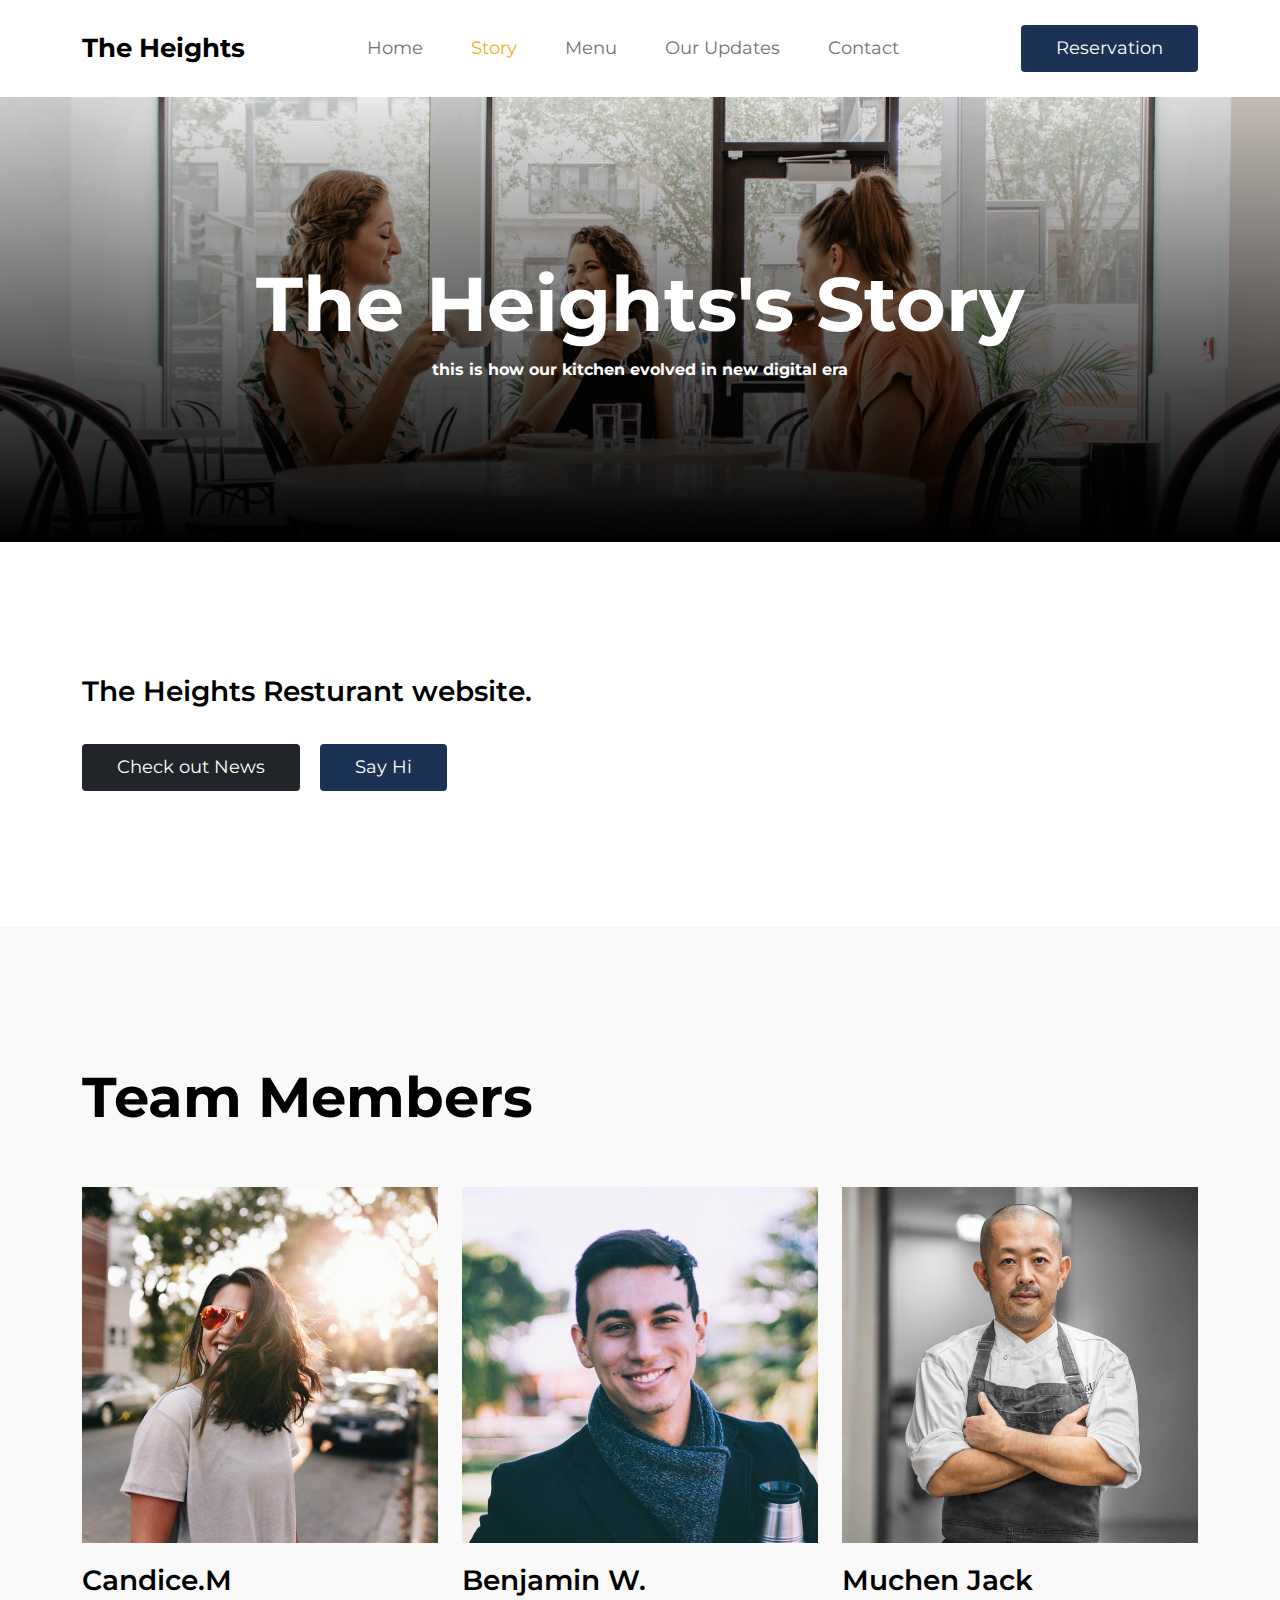
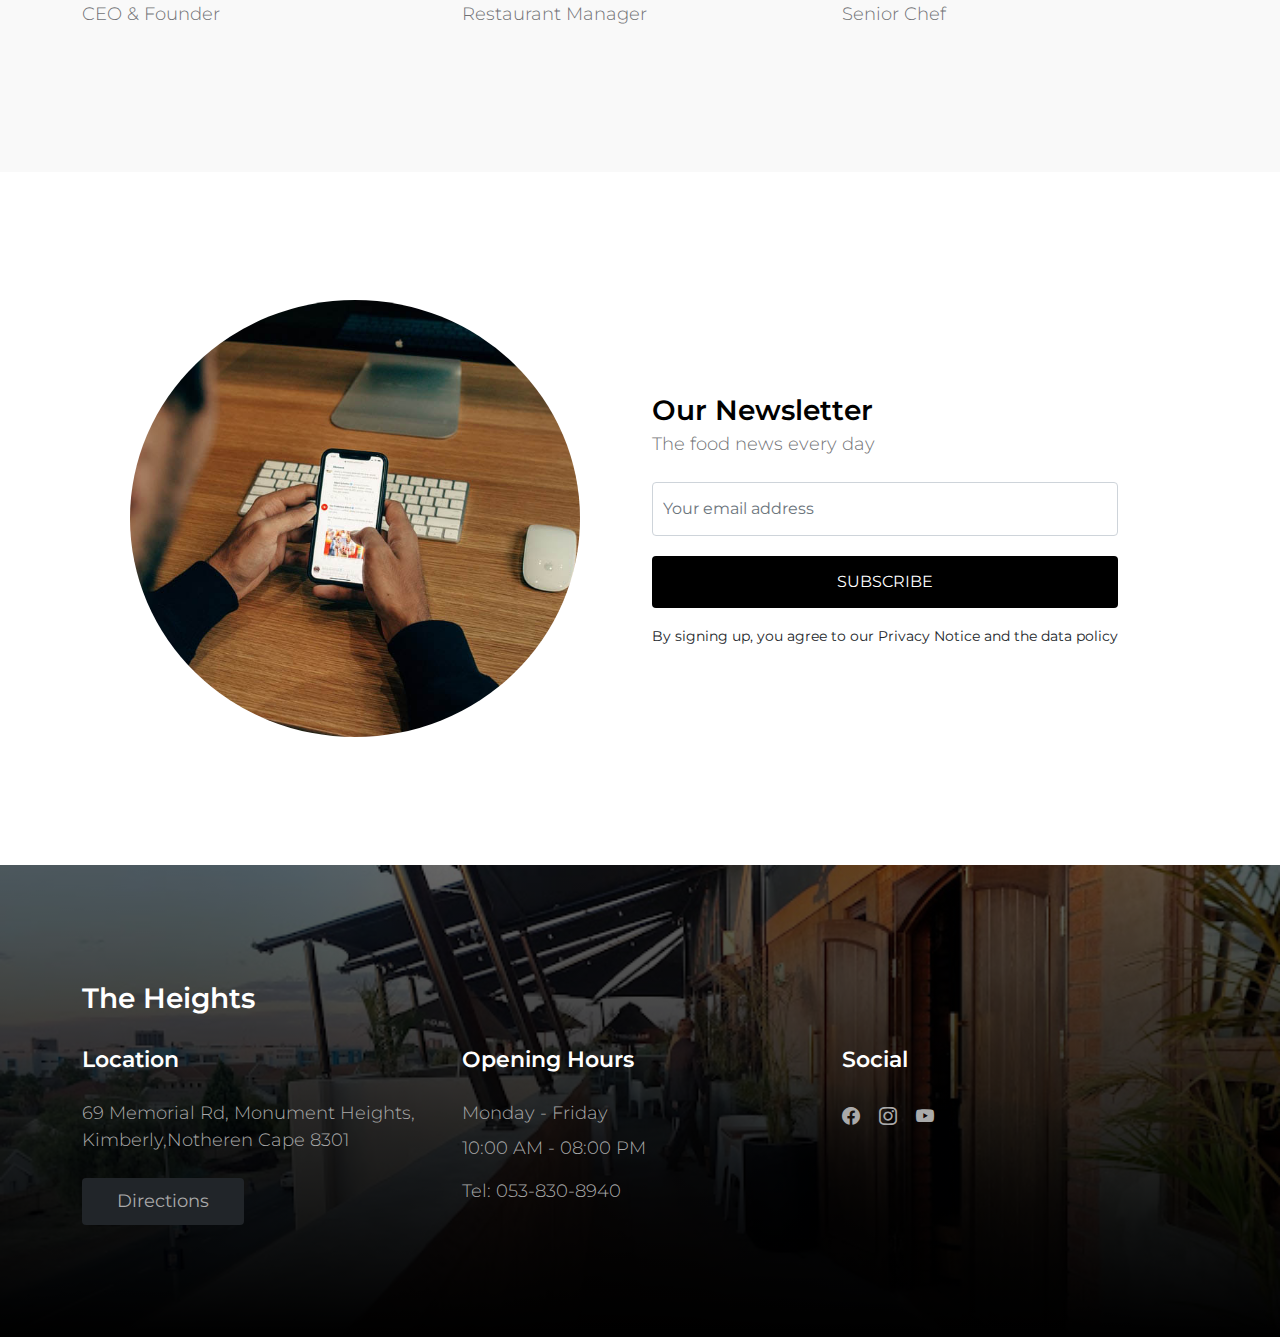
==== commit 3065ac17: "Add files via upload" ====
--- a/about.html
+++ b/about.html
@@ -119,7 +119,7 @@
                                 <img src="images/team/matthew-hamilton-tNCH0sKSZbA-unsplash.jpg" class="img-fluid team-image" alt="">
                                 
                                 <div class="team-info">
-                                    <h4 class="mt-3 mb-0">Patric</h4>
+                                    <h4 class="mt-3 mb-0">Candice.M</h4>
 
                                     <p>CEO &amp; Founder</p>
                                 </div>
@@ -206,7 +206,7 @@
 
                         <p>10:00 AM - 08:00 PM</p>
 
-                        <p>Tel: <a href="tel: 010-02-0340" class="tel-link">053-830-8940</a></p>
+                        <p>Tel: <a href="tel: 053-830-8940" class="tel-link">053-830-8940</a></p>
                     </div>
 
                     <div class="col-lg-4 col-md-6 col-xs-12 ">
@@ -217,8 +217,7 @@
 
                             <li><a href="#" class="social-icon-link bi-instagram"></a></li>
 
-                            <<li><a href="https://twitter.com/search?q=tooplate.com&src=typed_query&f=live" target="_blank"
-                            	 class="social-icon-link bi-twitter"></a></li>
+                          
 
                             <li><a href="#" class="social-icon-link bi-youtube"></a></li>
                         </ul>
--- a/css/The-Heights-Resturant.css
+++ b/css/The-Heights-Resturant.css
@@ -729,7 +729,7 @@
 
 .site-footer::before {
   content: "";
-  background: linear-gradient(to top, var(--dark-color), transparent 100%);
+  background: linear-gradient(to top, var(--dark-color), transparent 250%);
   position: absolute;
   top: 0;
   right: 0;
@@ -741,12 +741,6 @@
   position: relative;
 }
 
-.tooplate-mt30 {
-	margin-top: 30px;
-}
-.tooplate-mt60 {
-	margin-top: 60px;
-}
 
 .copyright-text {
   font-size: var(--menu-font-size);
@@ -874,7 +868,13 @@
     height: 200px;
     transform: rotate(180deg);
   }
-
+  .hero-banner {
+    background-image: url('../images/the heights.png');
+    background-position: left;
+    scale: 80%;
+    
+    
+  }
   #BookingModal .modal-body {
     padding-top: 18px;
     padding-right: 32px;
